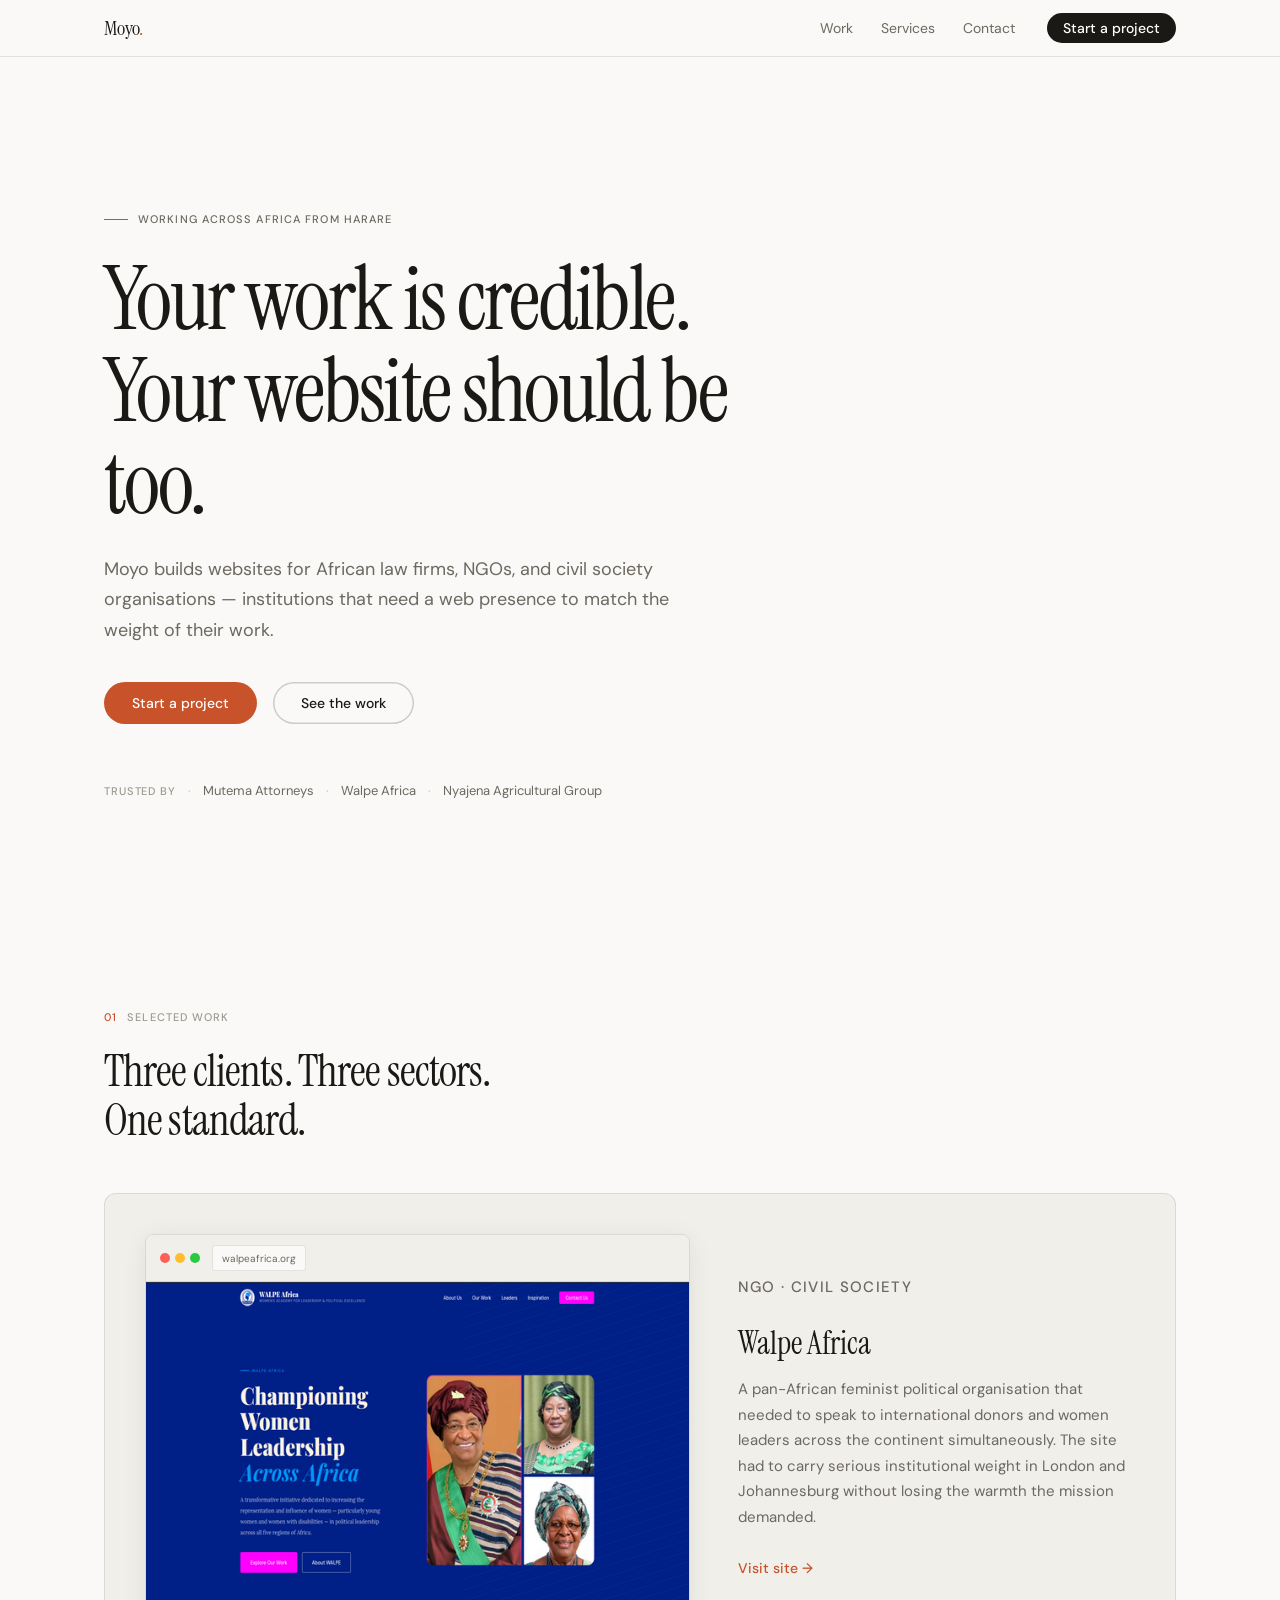
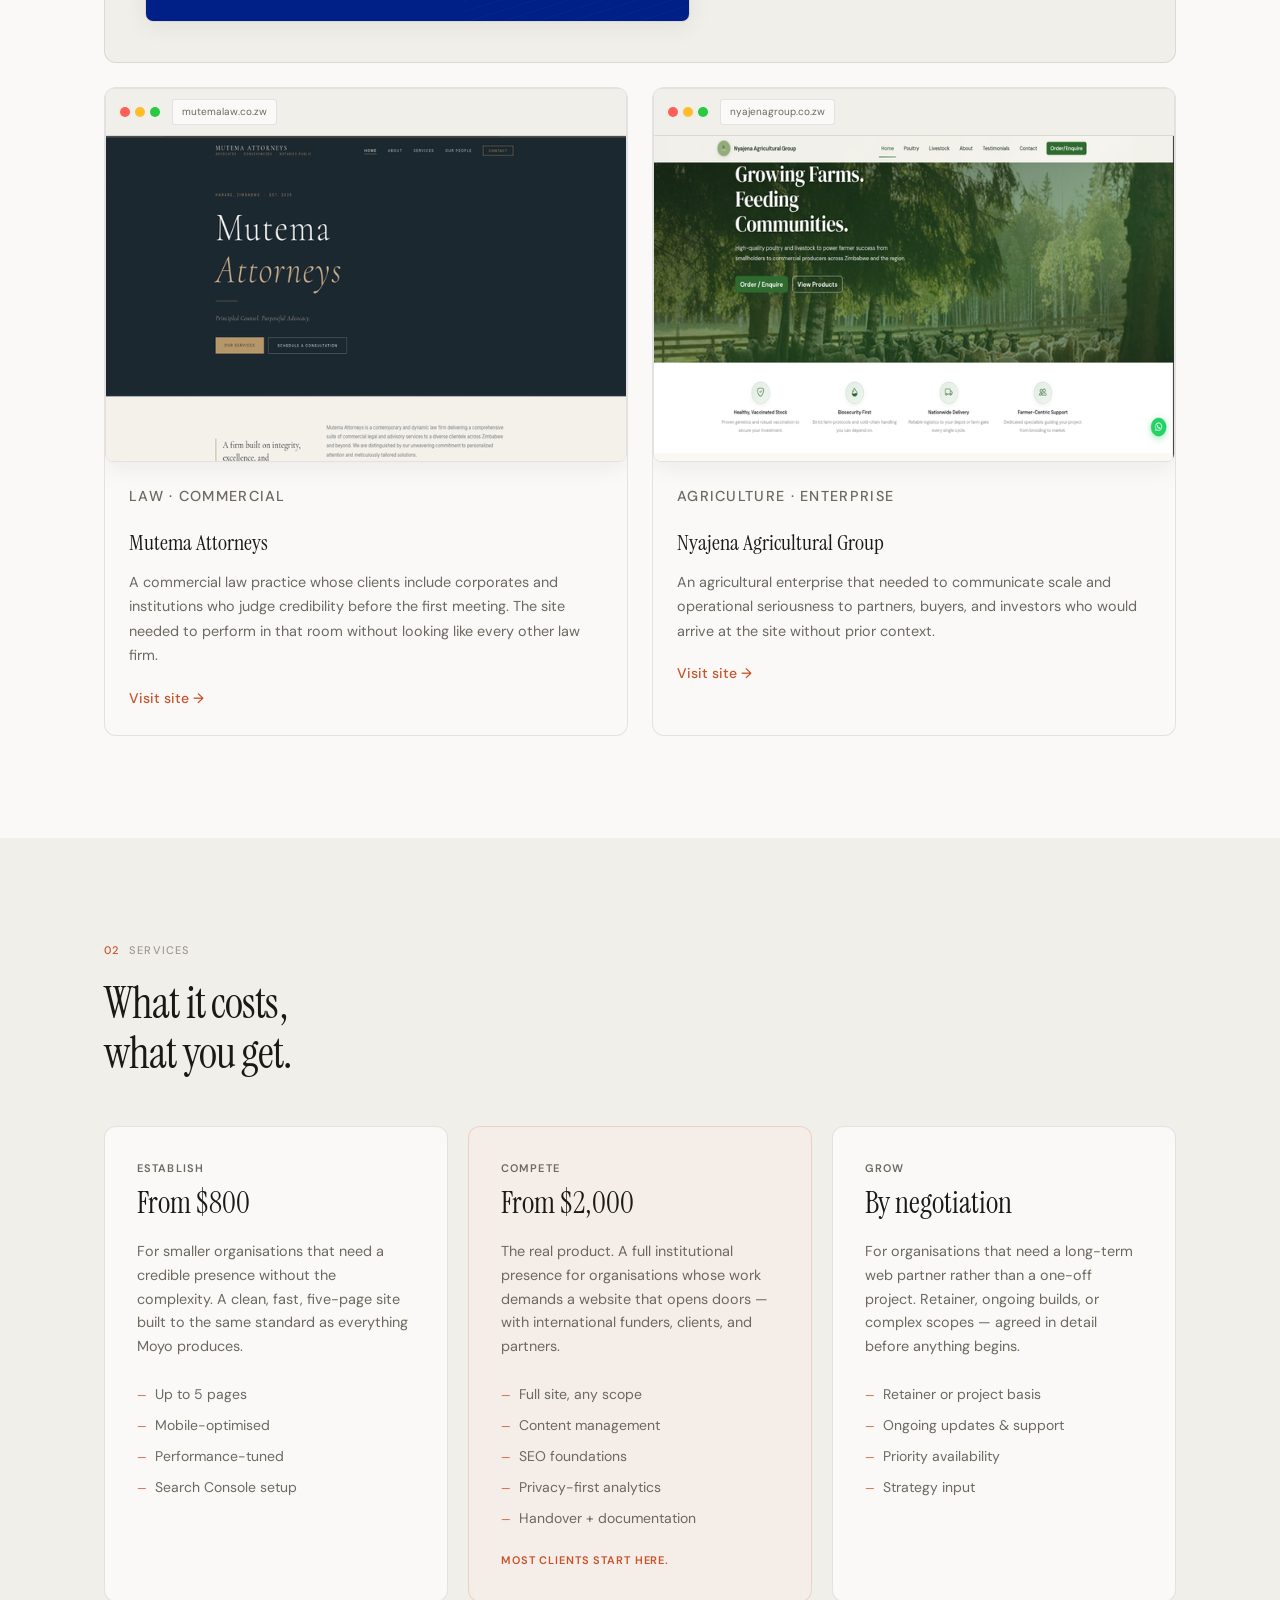
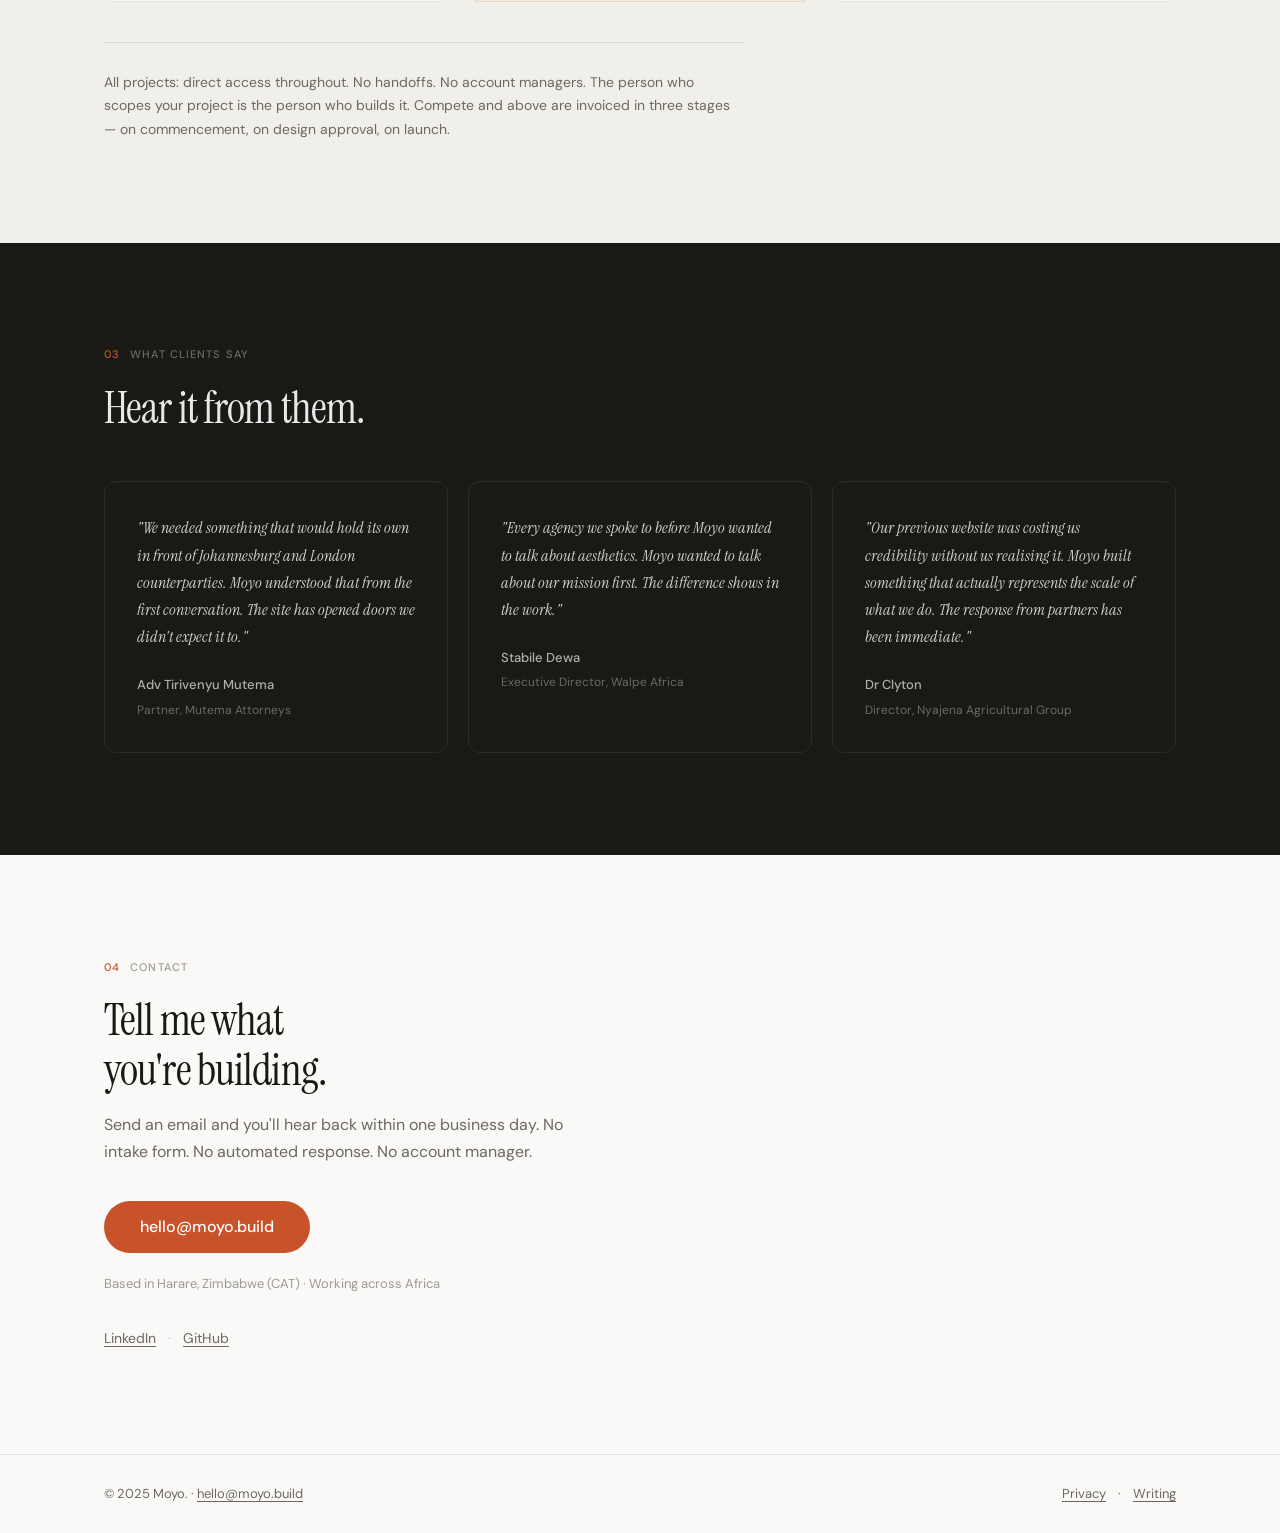
==== index.html @ 5a9a5c46 "feat: create site" ====
<!DOCTYPE html>
<html lang="en">
<head>
  <meta charset="UTF-8">
  <meta name="viewport" content="width=device-width, initial-scale=1.0">

  <title>Moyo. — Web development for African law firms, NGOs & professional services</title>
  <meta name="description" content="Moyo. builds fast, institutional-grade websites for African law firms, NGOs, and civil society organisations. Working across Africa from Harare, Zimbabwe.">
  <link rel="canonical" href="https://moyo.build">

  <!-- Open Graph -->
  <meta property="og:type" content="website">
  <meta property="og:url" content="https://moyo.build">
  <meta property="og:title" content="Moyo. — Web development for African institutions">
  <meta property="og:description" content="Your work is credible. Your website should be too.">
  <meta property="og:locale" content="en_ZW">

  <!-- Fonts -->
  <link rel="preconnect" href="https://fonts.googleapis.com">
  <link rel="preconnect" href="https://fonts.gstatic.com" crossorigin>
  <link href="https://fonts.googleapis.com/css2?family=Instrument+Serif:ital@0;1&family=DM+Sans:ital,opsz,wght@0,9..40,300;0,9..40,400;0,9..40,500;1,9..40,400&display=swap" rel="stylesheet">

  <link rel="stylesheet" href="style.css">

  <!-- Structured data -->
  <script type="application/ld+json">
  {
    "@context": "https://schema.org",
    "@type": "ProfessionalService",
    "name": "Moyo.",
    "url": "https://moyo.build",
    "email": "hello@moyo.build",
    "description": "Web development for African law firms, NGOs, and civil society organisations.",
    "address": {
      "@type": "PostalAddress",
      "addressLocality": "Harare",
      "addressCountry": "ZW"
    },
    "areaServed": "Africa"
  }
  </script>
</head>
<body>

  <!-- Skip navigation -->
  <a href="#main" class="skip-link">Skip to main content</a>

  <!-- ============================================================
       HEADER
  ============================================================ -->
  <header class="site-header" role="banner">
    <div class="container header-inner">
      <a href="/" class="wordmark" aria-label="Moyo. — home">Moyo<span class="dot">.</span></a>

      <nav class="site-nav" aria-label="Main navigation">
        <ul class="nav-links" role="list">
          <li><a href="#work">Work</a></li>
          <li><a href="#services">Services</a></li>
          <li><a href="#contact">Contact</a></li>
        </ul>
        <a href="mailto:hello@moyo.build" class="btn btn-pill">Start a project</a>
        <button class="nav-toggle" aria-label="Open navigation menu" aria-expanded="false">
          <span></span>
          <span></span>
        </button>
      </nav>
    </div>
  </header>

  <main id="main">

    <!-- ============================================================
         HERO
    ============================================================ -->
    <section class="hero" aria-labelledby="hero-heading">
      <div class="container">
        <p class="eyebrow">Working across Africa from Harare</p>
        <h1 id="hero-heading" class="hero-headline">Your work is credible.<br>Your website should be too.</h1>
        <p class="hero-body">Moyo builds websites for African law firms, NGOs, and civil society organisations — institutions that need a web presence to match the weight of their work.</p>
        <div class="hero-actions">
          <a href="mailto:hello@moyo.build" class="btn btn-primary">Start a project</a>
          <a href="#work" class="btn btn-ghost">See the work</a>
        </div>
        <div class="proof-bar">
          <span class="proof-label">Trusted by</span>
          <span class="proof-divider" aria-hidden="true">·</span>
          <span>Mutema Attorneys</span>
          <span class="proof-divider" aria-hidden="true">·</span>
          <span>Walpe Africa</span>
          <span class="proof-divider" aria-hidden="true">·</span>
          <span>Nyajena Agricultural Group</span>
        </div>
      </div>
    </section>

    <!-- ============================================================
         WORK
    ============================================================ -->
    <section class="work" id="work" aria-labelledby="work-heading">
      <div class="container">
        <div class="section-label" aria-hidden="true">
          <span class="section-num">01</span>
          <span>Selected work</span>
        </div>

        <h2 id="work-heading" class="section-heading reveal">Three clients. Three sectors.<br>One standard.</h2>

        <!-- Spotlight: Walpe Africa -->
        <article class="work-spotlight reveal" aria-labelledby="walpe-title">
          <div class="work-spotlight-image">
            <div class="browser-chrome">
              <div class="browser-bar">
                <span class="browser-dots" aria-hidden="true">
                  <span></span><span></span><span></span>
                </span>
                <span class="browser-url">walpeafrica.org</span>
              </div>
              <img
                src="img/walpe-hero.png"
                alt="Walpe Africa homepage — featuring the organisation's programmes and regional presence across Africa"
                width="800" height="500"
                loading="eager">
            </div>
          </div>
          <div class="work-spotlight-text">
            <p class="work-tag">NGO · Civil Society</p>
            <h3 id="walpe-title">Walpe Africa</h3>
            <p>A pan-African feminist political organisation that needed to speak to international donors and women leaders across the continent simultaneously. The site had to carry serious institutional weight in London and Johannesburg without losing the warmth the mission demanded.</p>
            <a href="https://walpeafrica.org" class="work-link" target="_blank" rel="noopener noreferrer" aria-labelledby="walpe-title">Visit site →</a>
          </div>
        </article>

        <!-- 2-col grid -->
        <div class="work-grid">

          <article class="work-card reveal" aria-labelledby="mutema-title">
            <div class="browser-chrome">
              <div class="browser-bar">
                <span class="browser-dots" aria-hidden="true">
                  <span></span><span></span><span></span>
                </span>
                <span class="browser-url">mutemalaw.co.zw</span>
              </div>
              <img
                src="img/mutema-hero.png"
                alt="Mutema Attorneys homepage — clean, professional layout for a commercial law practice in Harare"
                width="640" height="400"
                loading="lazy">
            </div>
            <div class="work-card-body">
              <p class="work-tag">Law · Commercial</p>
              <h3 id="mutema-title">Mutema Attorneys</h3>
              <p>A commercial law practice whose clients include corporates and institutions who judge credibility before the first meeting. The site needed to perform in that room without looking like every other law firm.</p>
              <a href="https://mutemalaw.co.zw" class="work-link" target="_blank" rel="noopener noreferrer">Visit site →</a>
            </div>
          </article>

          <article class="work-card reveal" aria-labelledby="nyajena-title">
            <div class="browser-chrome">
              <div class="browser-bar">
                <span class="browser-dots" aria-hidden="true">
                  <span></span><span></span><span></span>
                </span>
                <span class="browser-url">nyajenagroup.co.zw</span>
              </div>
              <img
                src="img/nyajena-hero.png"
                alt="Nyajena Agricultural Group homepage — showcasing the enterprise's scale and operations"
                width="640" height="400"
                loading="lazy">
            </div>
            <div class="work-card-body">
              <p class="work-tag">Agriculture · Enterprise</p>
              <h3 id="nyajena-title">Nyajena Agricultural Group</h3>
              <p>An agricultural enterprise that needed to communicate scale and operational seriousness to partners, buyers, and investors who would arrive at the site without prior context.</p>
              <a href="https://nyajenagroup.co.zw" class="work-link" target="_blank" rel="noopener noreferrer">Visit site →</a>
            </div>
          </article>

        </div>
      </div>
    </section>

    <!-- ============================================================
         SERVICES
    ============================================================ -->
    <section class="services" id="services" aria-labelledby="services-heading">
      <div class="container">
        <div class="section-label" aria-hidden="true">
          <span class="section-num">02</span>
          <span>Services</span>
        </div>

        <h2 id="services-heading" class="section-heading reveal">What it costs,<br>what you get.</h2>

        <div class="services-grid">

          <div class="service-card reveal">
            <p class="service-tier">Establish</p>
            <p class="service-price">From <strong>$800</strong></p>
            <p class="service-desc">For smaller organisations that need a credible presence without the complexity. A clean, fast, five-page site built to the same standard as everything Moyo produces.</p>
            <ul class="service-features" role="list">
              <li>Up to 5 pages</li>
              <li>Mobile-optimised</li>
              <li>Performance-tuned</li>
              <li>Search Console setup</li>
            </ul>
          </div>

          <div class="service-card service-card--featured reveal">
            <p class="service-tier">Compete</p>
            <p class="service-price">From <strong>$2,000</strong></p>
            <p class="service-desc">The real product. A full institutional presence for organisations whose work demands a website that opens doors — with international funders, clients, and partners.</p>
            <ul class="service-features" role="list">
              <li>Full site, any scope</li>
              <li>Content management</li>
              <li>SEO foundations</li>
              <li>Privacy-first analytics</li>
              <li>Handover + documentation</li>
            </ul>
            <p class="service-note">Most clients start here.</p>
          </div>

          <div class="service-card reveal">
            <p class="service-tier">Grow</p>
            <p class="service-price">By <strong>negotiation</strong></p>
            <p class="service-desc">For organisations that need a long-term web partner rather than a one-off project. Retainer, ongoing builds, or complex scopes — agreed in detail before anything begins.</p>
            <ul class="service-features" role="list">
              <li>Retainer or project basis</li>
              <li>Ongoing updates & support</li>
              <li>Priority availability</li>
              <li>Strategy input</li>
            </ul>
          </div>

        </div>

        <p class="services-footnote reveal">
          All projects: direct access throughout. No handoffs. No account managers. The person who scopes your project is the person who builds it. Compete and above are invoiced in three stages — on commencement, on design approval, on launch.
        </p>
      </div>
    </section>

    <!-- ============================================================
         TESTIMONIALS
    ============================================================ -->
    <section class="testimonials" id="testimonials" aria-labelledby="testimonials-heading">
      <div class="container">
        <div class="section-label" aria-hidden="true">
          <span class="section-num">03</span>
          <span>What clients say</span>
        </div>

        <h2 id="testimonials-heading" class="section-heading reveal">Hear it from them.</h2>

        <div class="testimonials-grid">

          <blockquote class="testimonial reveal">
            <p>"We needed something that would hold its own in front of Johannesburg and London counterparties. Moyo understood that from the first conversation. The site has opened doors we didn't expect it to."</p>
            <footer>
              <cite>Adv Tirivenyu Mutema<br><span>Partner, Mutema Attorneys</span></cite>
            </footer>
          </blockquote>

          <blockquote class="testimonial reveal">
            <p>"Every agency we spoke to before Moyo wanted to talk about aesthetics. Moyo wanted to talk about our mission first. The difference shows in the work."</p>
            <footer>
              <cite>Stabile Dewa<br><span>Executive Director, Walpe Africa</span></cite>
            </footer>
          </blockquote>

          <blockquote class="testimonial reveal">
            <p>"Our previous website was costing us credibility without us realising it. Moyo built something that actually represents the scale of what we do. The response from partners has been immediate."</p>
            <footer>
              <cite>Dr Clyton<br><span>Director, Nyajena Agricultural Group</span></cite>
            </footer>
          </blockquote>

        </div>
      </div>
    </section>

    <!-- ============================================================
         CONTACT
    ============================================================ -->
    <section class="contact" id="contact" aria-labelledby="contact-heading">
      <div class="container">
        <div class="section-label" aria-hidden="true">
          <span class="section-num">04</span>
          <span>Contact</span>
        </div>

        <h2 id="contact-heading" class="section-heading reveal">Tell me what<br>you're building.</h2>
        <p class="contact-body reveal">Send an email and you'll hear back within one business day. No intake form. No automated response. No account manager.</p>

        <a href="mailto:hello@moyo.build" class="btn btn-primary btn-large reveal">hello@moyo.build</a>

        <p class="contact-meta reveal">Based in Harare, Zimbabwe (CAT) · Working across Africa</p>

        <div class="contact-secondary reveal">
          <!-- REPLACE: update these URLs with the real profiles -->
          <a href="#" target="_blank" rel="noopener noreferrer">LinkedIn</a>
          <span aria-hidden="true">·</span>
          <a href="#" target="_blank" rel="noopener noreferrer">GitHub</a>
        </div>
      </div>
    </section>

  </main>

  <!-- ============================================================
       FOOTER
  ============================================================ -->
  <footer class="site-footer" role="contentinfo">
    <div class="container footer-inner">
      <p>© 2025 Moyo. · <a href="mailto:hello@moyo.build">hello@moyo.build</a></p>
      <div class="footer-links">
        <!-- REPLACE: add real privacy policy and writing/blog URLs -->
        <a href="#">Privacy</a>
        <span aria-hidden="true">·</span>
        <a href="#">Writing</a>
      </div>
    </div>
  </footer>

  <script src="script.js" defer></script>
</body>
</html>
---- style.css ----
/* ============================================================
   MOYO. — style.css
   Instrument Serif (display) + DM Sans (UI)
   Warm off-white / terracotta accent palette
============================================================ */

/* === RESET ================================================ */

*, *::before, *::after {
  box-sizing: border-box;
  margin: 0;
  padding: 0;
}

/* === TOKENS =============================================== */

:root {
  --bg:             #faf9f7;
  --surface:        #f1efe9;
  --dark:           #1a1916;
  --text:           #1a1916;
  --muted:          #6b6960;
  --subtle:         #9c9a91;
  --accent:         #c8522a;
  --accent-light:   #f5ede8;
  --border:         rgba(26, 25, 22, 0.10);
  --border-strong:  rgba(26, 25, 22, 0.20);

  --serif: 'Instrument Serif', Georgia, serif;
  --sans:  'DM Sans', system-ui, sans-serif;

  --container: 1120px;
}

/* === BASE ================================================= */

html {
  font-size: 16px;
  scroll-behavior: smooth;
}

body {
  font-family: var(--sans);
  font-size: 1rem;
  line-height: 1.7;
  color: var(--text);
  background: var(--bg);
  -webkit-font-smoothing: antialiased;
}

img {
  display: block;
  max-width: 100%;
  height: auto;
}

a {
  color: inherit;
  text-decoration: none;
}

ul { list-style: none; }

/* === SKIP LINK ============================================ */

.skip-link {
  position: absolute;
  top: -100%;
  left: 1rem;
  padding: 0.5rem 1rem;
  background: var(--accent);
  color: #fff;
  font-family: var(--sans);
  font-size: 0.875rem;
  border-radius: 0 0 4px 4px;
  z-index: 200;
  transition: top 0.15s;
}
.skip-link:focus { top: 0; }

/* === CONTAINER ============================================ */

.container {
  max-width: var(--container);
  margin-inline: auto;
  padding-inline: 1.5rem;
}

/* === FOCUS ================================================ */

:focus-visible {
  outline: 2px solid var(--accent);
  outline-offset: 3px;
  border-radius: 2px;
}

/* === SECTION LABELS ======================================= */

.section-label {
  display: flex;
  align-items: center;
  gap: 0.625rem;
  margin-bottom: 1.25rem;
  font-size: 0.6875rem;
  font-weight: 500;
  letter-spacing: 0.1em;
  text-transform: uppercase;
  color: var(--subtle);
}

.section-num { color: var(--accent); }

/* === SECTION HEADINGS ===================================== */

.section-heading {
  font-family: var(--serif);
  font-size: clamp(2rem, 4vw, 2.75rem);
  font-weight: 400;
  line-height: 1.12;
  letter-spacing: -0.02em;
  color: var(--text);
  margin-bottom: 3rem;
}

/* === SCROLL REVEAL ======================================== */

.reveal {
  opacity: 0;
  transform: translateY(18px);
  transition: opacity 0.6s ease, transform 0.6s ease;
}

.reveal.visible {
  opacity: 1;
  transform: none;
}

/* === BUTTONS ============================================== */

.btn {
  display: inline-flex;
  align-items: center;
  font-family: var(--sans);
  font-size: 0.875rem;
  font-weight: 500;
  line-height: 1;
  border-radius: 100px;
  cursor: pointer;
  text-decoration: none;
  transition: background 0.18s, color 0.18s, box-shadow 0.18s, transform 0.15s;
}

.btn:focus-visible {
  outline: 2px solid var(--accent);
  outline-offset: 3px;
}

/* Nav pill */
.btn-pill {
  padding: 0.5rem 1rem;
  background: var(--dark);
  color: #fff;
}
.btn-pill:hover {
  background: var(--accent);
}

/* Primary */
.btn-primary {
  padding: 0.875rem 1.75rem;
  background: var(--accent);
  color: #fff;
}
.btn-primary:hover {
  background: #b04422;
  transform: translateY(-1px);
  box-shadow: 0 6px 20px rgba(200, 82, 42, 0.28);
}

/* Ghost */
.btn-ghost {
  padding: 0.875rem 1.75rem;
  color: var(--text);
  box-shadow: inset 0 0 0 1.5px var(--border-strong);
}
.btn-ghost:hover {
  box-shadow: inset 0 0 0 1.5px var(--text);
}

/* Large modifier */
.btn-large {
  font-size: 1rem;
  padding: 1.125rem 2.25rem;
}

/* ============================================================
   HEADER
============================================================ */

.site-header {
  position: sticky;
  top: 0;
  z-index: 100;
  background: rgba(250, 249, 247, 0.9);
  backdrop-filter: blur(10px);
  -webkit-backdrop-filter: blur(10px);
  border-bottom: 1px solid var(--border);
}

.header-inner {
  display: flex;
  align-items: center;
  justify-content: space-between;
  height: 3.5rem;
  position: relative;
}

.wordmark {
  font-family: var(--serif);
  font-size: 1.25rem;
  letter-spacing: -0.01em;
  color: var(--text);
  flex-shrink: 0;
}
.wordmark .dot { color: var(--accent); }

.site-nav {
  display: flex;
  align-items: center;
  gap: 2rem;
}

.nav-links {
  display: flex;
  align-items: center;
  gap: 1.75rem;
}

.nav-links a {
  font-size: 0.875rem;
  color: var(--muted);
  transition: color 0.15s;
}
.nav-links a:hover { color: var(--text); }

/* Mobile toggle */
.nav-toggle {
  display: none;
  flex-direction: column;
  justify-content: center;
  gap: 5px;
  width: 2rem;
  height: 2rem;
  background: none;
  border: none;
  cursor: pointer;
  padding: 0.25rem;
  flex-shrink: 0;
}
.nav-toggle span {
  display: block;
  height: 1.5px;
  background: var(--text);
  border-radius: 2px;
  transition: transform 0.2s, opacity 0.2s;
}
.nav-toggle[aria-expanded="true"] span:nth-child(1) {
  transform: translateY(6.5px) rotate(45deg);
}
.nav-toggle[aria-expanded="true"] span:nth-child(2) {
  transform: translateY(-6.5px) rotate(-45deg);
}

/* ============================================================
   HERO
============================================================ */

.hero {
  padding-block: clamp(5rem, 12vw, 9rem) clamp(4rem, 8vw, 7rem);
}

/* Staggered entrance — CSS animation, no JS needed */
@keyframes fadeUp {
  from { opacity: 0; transform: translateY(18px); }
  to   { opacity: 1; transform: none; }
}

.eyebrow {
  display: inline-flex;
  align-items: center;
  gap: 0.625rem;
  font-size: 0.6875rem;
  font-weight: 500;
  letter-spacing: 0.1em;
  text-transform: uppercase;
  color: var(--muted);
  margin-bottom: 1.5rem;
  animation: fadeUp 0.7s ease both 0.05s;
}
.eyebrow::before {
  content: '';
  display: block;
  width: 1.5rem;
  height: 1.5px;
  background: var(--accent);
  flex-shrink: 0;
}

.hero-headline {
  font-family: var(--serif);
  font-size: clamp(2.75rem, 7vw, 5.5rem);
  font-weight: 400;
  line-height: 1.05;
  letter-spacing: -0.03em;
  color: var(--text);
  max-width: 16ch;
  margin-bottom: 1.5rem;
  animation: fadeUp 0.7s ease both 0.15s;
}

.hero-body {
  font-size: 1.125rem;
  color: var(--muted);
  max-width: 50ch;
  margin-bottom: 2.25rem;
  animation: fadeUp 0.7s ease both 0.28s;
}

.hero-actions {
  display: flex;
  align-items: center;
  gap: 1rem;
  flex-wrap: wrap;
  margin-bottom: 3.5rem;
  animation: fadeUp 0.7s ease both 0.4s;
}

.proof-bar {
  display: flex;
  align-items: center;
  flex-wrap: wrap;
  gap: 0.5rem 0.75rem;
  animation: fadeUp 0.7s ease both 0.52s;
}

.proof-label {
  font-size: 0.6875rem;
  font-weight: 500;
  letter-spacing: 0.08em;
  text-transform: uppercase;
  color: var(--subtle);
}

.proof-bar span:not(.proof-label):not(.proof-divider) {
  font-size: 0.8125rem;
  color: var(--muted);
}

.proof-divider {
  color: var(--border-strong);
  font-size: 0.875rem;
}

/* ============================================================
   BROWSER CHROME COMPONENT
============================================================ */

.browser-chrome {
  border-radius: 8px 8px 0 0;
  overflow: hidden;
  border: 1px solid var(--border);
  box-shadow: 0 4px 24px rgba(26, 25, 22, 0.07);
  border-radius: 8px;
}

.browser-bar {
  display: flex;
  align-items: center;
  gap: 0.75rem;
  padding: 0.625rem 0.875rem;
  background: var(--surface);
  border-bottom: 1px solid var(--border);
}

.browser-dots {
  display: flex;
  gap: 5px;
  flex-shrink: 0;
}
.browser-dots span {
  display: block;
  width: 10px;
  height: 10px;
  border-radius: 50%;
}
.browser-dots span:nth-child(1) { background: #ff5f57; }
.browser-dots span:nth-child(2) { background: #ffbd2e; }
.browser-dots span:nth-child(3) { background: #28ca41; }

.browser-url {
  font-size: 0.625rem;
  color: var(--muted);
  background: var(--bg);
  border: 1px solid var(--border);
  border-radius: 3px;
  padding: 0.2rem 0.55rem;
  white-space: nowrap;
  overflow: hidden;
  text-overflow: ellipsis;
  max-width: 16rem;
}

/* ============================================================
   SCREENSHOT PLACEHOLDER
============================================================ */

.screenshot-placeholder {
  aspect-ratio: var(--ratio, 400/640);
  background: var(--surface);
  display: flex;
  align-items: center;
  justify-content: center;
  text-align: center;
  font-size: 0.6875rem;
  color: var(--subtle);
  line-height: 1.7;
  padding: 1rem;
  /* Subtle grid pattern — purely decorative */
  background-image:
    linear-gradient(var(--border) 1px, transparent 1px),
    linear-gradient(90deg, var(--border) 1px, transparent 1px);
  background-size: 2rem 2rem;
}

/* ============================================================
   WORK SECTION
============================================================ */

.work {
  padding-block: clamp(4rem, 8vw, 7rem);
  background: var(--bg);
}

/* Spotlight card */
.work-spotlight {
  display: grid;
  grid-template-columns: 1fr;
  gap: 2rem;
  padding: 2rem;
  border: 1px solid var(--border);
  border-radius: 12px;
  background: var(--surface);
  margin-bottom: 1.5rem;
}

@media (min-width: 768px) {
  .work-spotlight {
    grid-template-columns: 55% 1fr;
    align-items: center;
    gap: 3rem;
    padding: 2.5rem;
  }
}

.work-spotlight-text { padding-block: 0.5rem; }

.work-spotlight-text h3 {
  font-family: var(--serif);
  font-size: clamp(1.5rem, 3vw, 2rem);
  font-weight: 400;
  line-height: 1.15;
  margin-block: 0.625rem 1rem;
}

.work-spotlight-text p {
  color: var(--muted);
  font-size: 0.9375rem;
  max-width: 46ch;
  margin-bottom: 1.5rem;
}

/* Work tag */
.work-tag {
  font-size: 0.6875rem;
  font-weight: 500;
  letter-spacing: 0.09em;
  text-transform: uppercase;
  color: var(--accent);
}

/* Work link */
.work-link {
  font-size: 0.875rem;
  font-weight: 500;
  color: var(--accent);
  transition: text-decoration-color 0.15s;
}
.work-link:hover {
  text-decoration: underline;
  text-underline-offset: 3px;
}

/* 2-col grid */
.work-grid {
  display: grid;
  grid-template-columns: 1fr;
  gap: 1.5rem;
}

@media (min-width: 600px) {
  .work-grid { grid-template-columns: 1fr 1fr; }
}

.work-card {
  border: 1px solid var(--border);
  border-radius: 12px;
  background: var(--bg);
  overflow: hidden;
  transition: transform 0.2s ease, box-shadow 0.2s ease;
}
.work-card:hover {
  transform: translateY(-4px);
  box-shadow: 0 12px 32px rgba(26, 25, 22, 0.09);
}

.work-card-body {
  padding: 1.375rem 1.5rem 1.5rem;
}

.work-card-body h3 {
  font-family: var(--serif);
  font-size: 1.375rem;
  font-weight: 400;
  margin-block: 0.5rem 0.5rem;
}

.work-card-body p {
  font-size: 0.9rem;
  color: var(--muted);
  margin-bottom: 1rem;
}

/* ============================================================
   SERVICES
============================================================ */

.services {
  padding-block: clamp(4rem, 8vw, 7rem);
  background: var(--surface);
}

.services-grid {
  display: grid;
  grid-template-columns: 1fr;
  gap: 1.25rem;
  margin-bottom: 2.5rem;
}

@media (min-width: 768px) {
  .services-grid { grid-template-columns: repeat(3, 1fr); }
}

.service-card {
  padding: 2rem;
  border: 1px solid var(--border);
  border-radius: 12px;
  background: var(--bg);
}

.service-card--featured {
  background: var(--accent-light);
  border-color: rgba(200, 82, 42, 0.18);
}

.service-tier {
  font-size: 0.6875rem;
  font-weight: 600;
  letter-spacing: 0.1em;
  text-transform: uppercase;
  color: var(--muted);
  margin-bottom: 0.5rem;
}

.service-price {
  font-family: var(--serif);
  font-size: 1.875rem;
  line-height: 1.15;
  color: var(--text);
  margin-bottom: 1.25rem;
}
.service-price strong { font-weight: 400; }

.service-desc {
  font-size: 0.9rem;
  color: var(--muted);
  line-height: 1.65;
  margin-bottom: 1.5rem;
}

.service-features {
  display: flex;
  flex-direction: column;
  gap: 0.45rem;
}

.service-features li {
  display: flex;
  align-items: baseline;
  gap: 0.5rem;
  font-size: 0.875rem;
  color: var(--muted);
}
.service-features li::before {
  content: '—';
  color: var(--accent);
  font-size: 0.6875rem;
  flex-shrink: 0;
}

.service-note {
  margin-top: 1.25rem;
  font-size: 0.6875rem;
  font-weight: 600;
  letter-spacing: 0.08em;
  text-transform: uppercase;
  color: var(--accent);
}

.services-footnote {
  font-size: 0.875rem;
  color: var(--muted);
  max-width: 64ch;
  line-height: 1.65;
  padding-top: 1.75rem;
  border-top: 1px solid var(--border);
}

/* ============================================================
   TESTIMONIALS
============================================================ */

.testimonials {
  padding-block: clamp(4rem, 8vw, 7rem);
  background: var(--dark);
  color: #fff;
}

.testimonials .section-label { color: rgba(255, 255, 255, 0.35); }
.testimonials .section-num   { color: var(--accent); }

.testimonials .section-heading {
  color: rgba(255, 255, 255, 0.9);
}

.testimonials-grid {
  display: grid;
  grid-template-columns: 1fr;
  gap: 1.25rem;
}

@media (min-width: 768px) {
  .testimonials-grid { grid-template-columns: repeat(3, 1fr); }
}

.testimonial {
  padding: 2rem;
  border: 1px solid rgba(255, 255, 255, 0.08);
  border-radius: 12px;
}

.testimonial p {
  font-family: var(--serif);
  font-style: italic;
  font-size: 1rem;
  line-height: 1.7;
  color: rgba(255, 255, 255, 0.8);
  margin-bottom: 1.5rem;
}

.testimonial footer {
  font-size: 0.8125rem;
}

.testimonial cite {
  font-style: normal;
  font-weight: 500;
  color: rgba(255, 255, 255, 0.65);
}
.testimonial cite span {
  display: block;
  font-weight: 400;
  font-size: 0.75rem;
  color: rgba(255, 255, 255, 0.35);
  margin-top: 0.2rem;
}

/* ============================================================
   CONTACT
============================================================ */

.contact {
  padding-block: clamp(4rem, 8vw, 7rem);
  background: var(--bg);
}

.contact .section-heading { margin-bottom: 1rem; }

.contact-body {
  color: var(--muted);
  max-width: 46ch;
  margin-bottom: 2.25rem;
}

.contact-meta {
  margin-top: 1.25rem;
  font-size: 0.8125rem;
  color: var(--subtle);
}

.contact-secondary {
  display: flex;
  align-items: center;
  gap: 0.75rem;
  margin-top: 2rem;
  font-size: 0.875rem;
  color: var(--muted);
}
.contact-secondary a {
  text-decoration: underline;
  text-underline-offset: 3px;
  color: var(--muted);
  transition: color 0.15s;
}
.contact-secondary a:hover { color: var(--text); }
.contact-secondary span { color: var(--border-strong); }

/* ============================================================
   FOOTER
============================================================ */

.site-footer {
  padding-block: 1.75rem;
  border-top: 1px solid var(--border);
  background: var(--bg);
}

.footer-inner {
  display: flex;
  align-items: center;
  justify-content: space-between;
  flex-wrap: wrap;
  gap: 0.75rem;
  font-size: 0.8125rem;
  color: var(--muted);
}

.footer-inner a {
  text-decoration: underline;
  text-underline-offset: 3px;
  color: var(--muted);
  transition: color 0.15s;
}
.footer-inner a:hover { color: var(--text); }

.footer-links {
  display: flex;
  align-items: center;
  gap: 0.75rem;
}

/* ============================================================
   RESPONSIVE — MOBILE NAV
============================================================ */

@media (max-width: 660px) {
  .nav-links {
    display: none;
    position: absolute;
    top: 3.5rem;
    left: -1.5rem;
    right: -1.5rem;
    background: var(--bg);
    border-bottom: 1px solid var(--border);
    padding: 1.25rem 1.5rem 1.5rem;
    flex-direction: column;
    align-items: flex-start;
    gap: 1.125rem;
  }

  .nav-links.open { display: flex; }

  .nav-links a {
    font-size: 1rem;
    color: var(--text);
  }

  .nav-toggle { display: flex; }

  .site-nav { gap: 0.75rem; }

  .hero-actions {
    flex-direction: column;
    align-items: flex-start;
  }

  .work-spotlight { padding: 1.25rem; }
}

/* ============================================================
   REDUCED MOTION
============================================================ */

@media (prefers-reduced-motion: reduce) {
  *, *::before, *::after {
    animation-duration: 0.01ms !important;
    transition-duration: 0.01ms !important;
  }
  .reveal {
    opacity: 1;
    transform: none;
  }
}
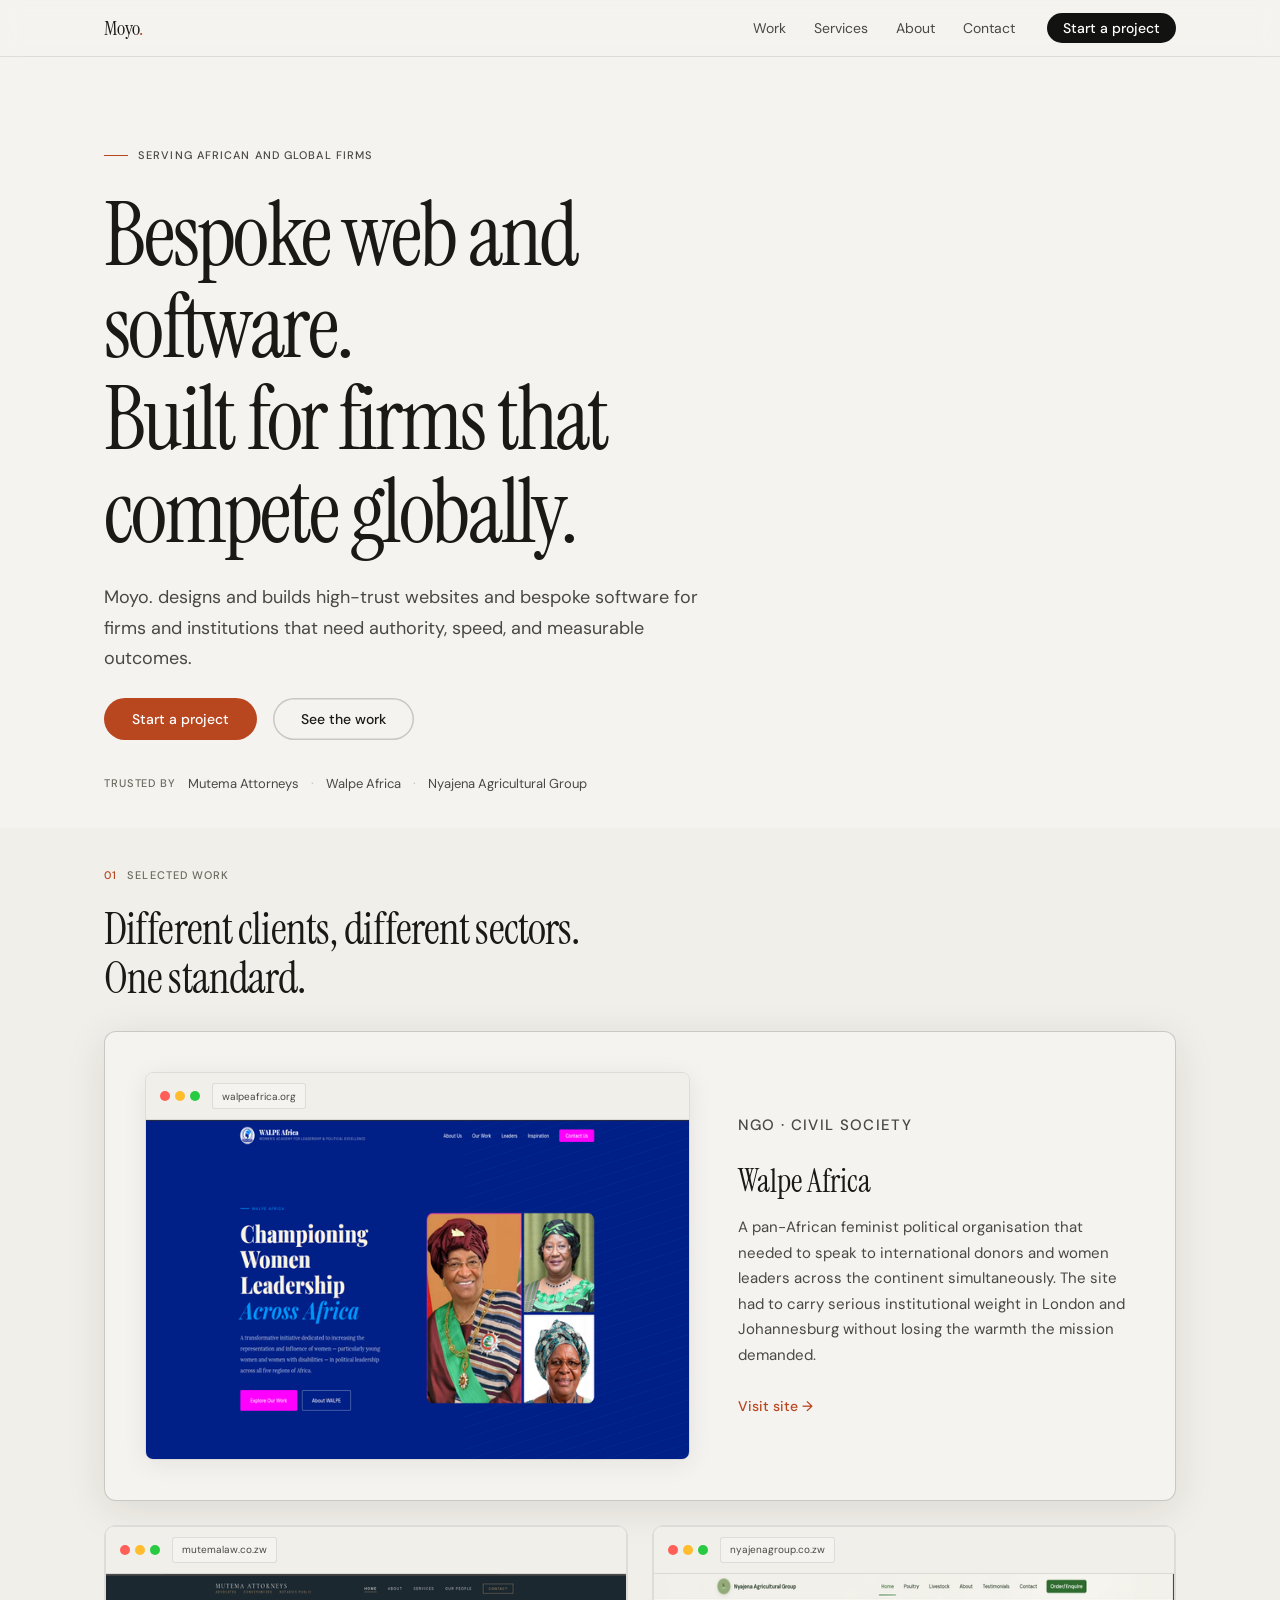
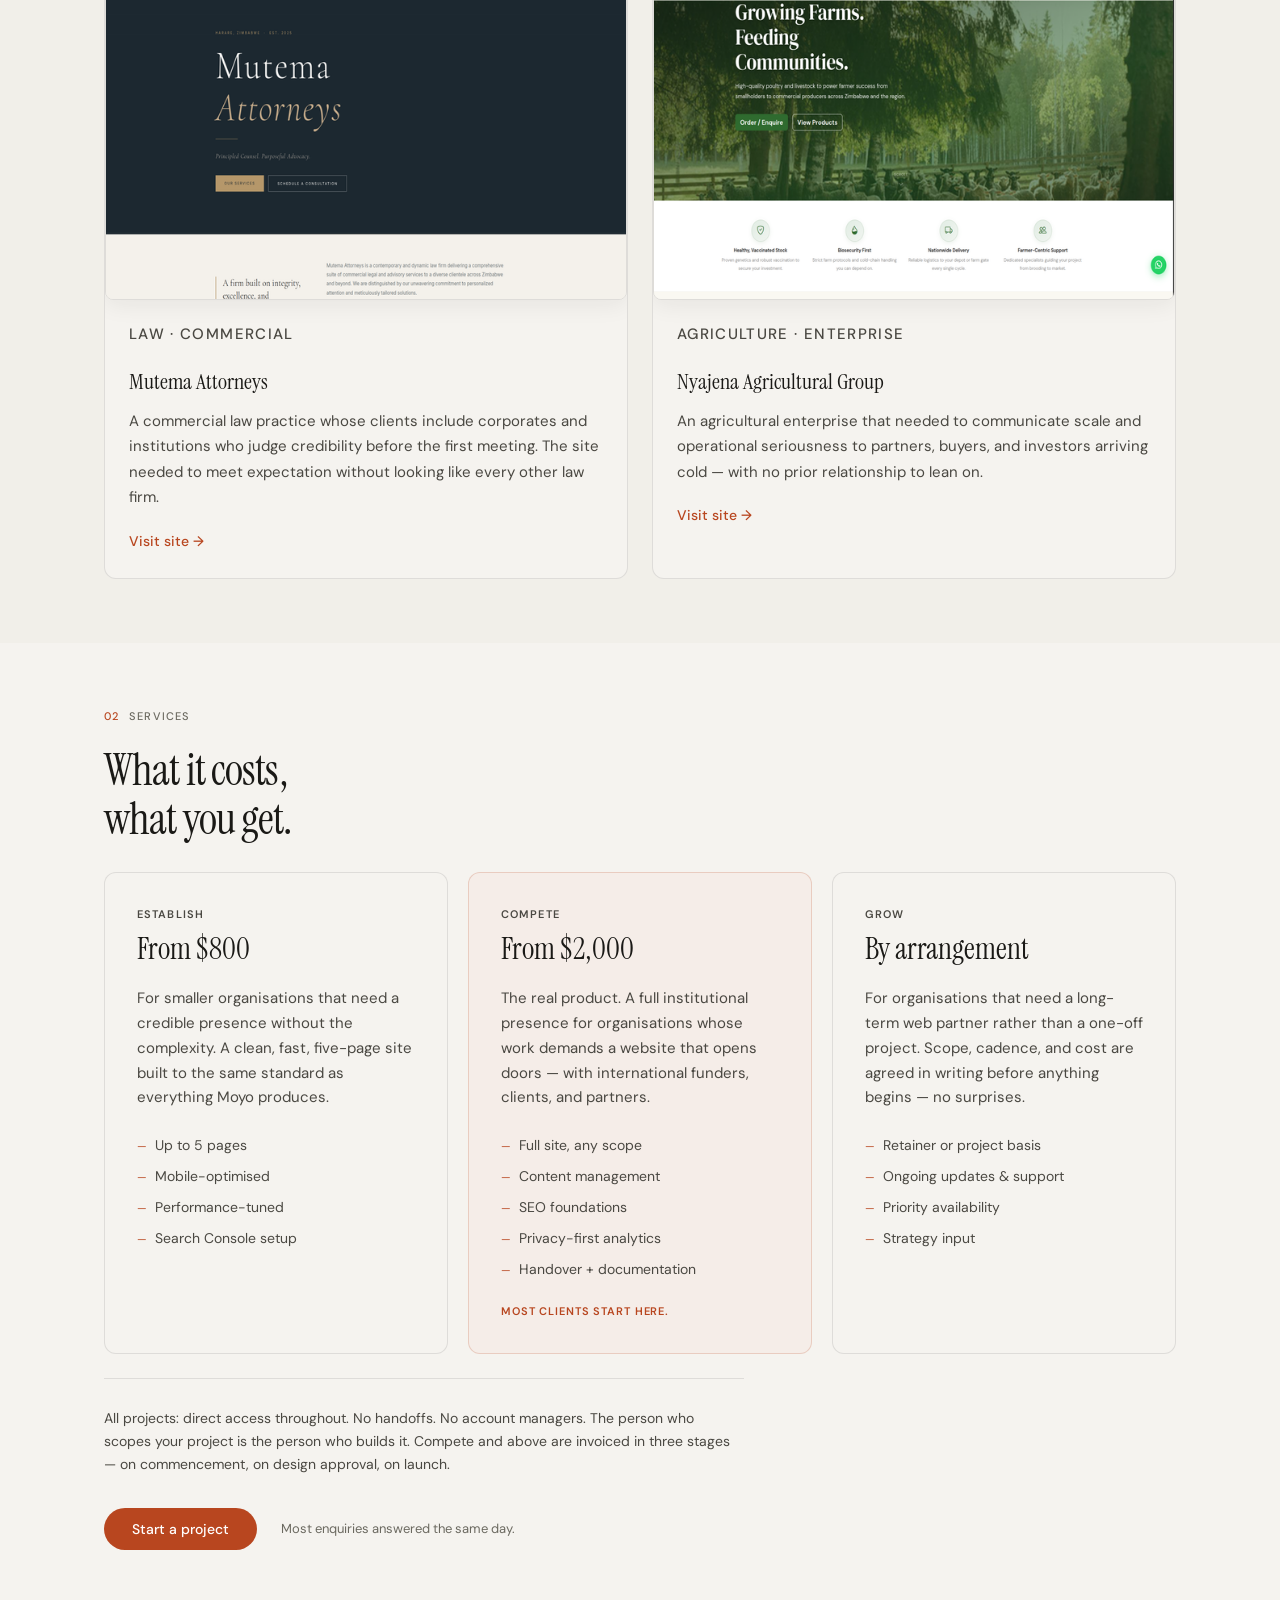
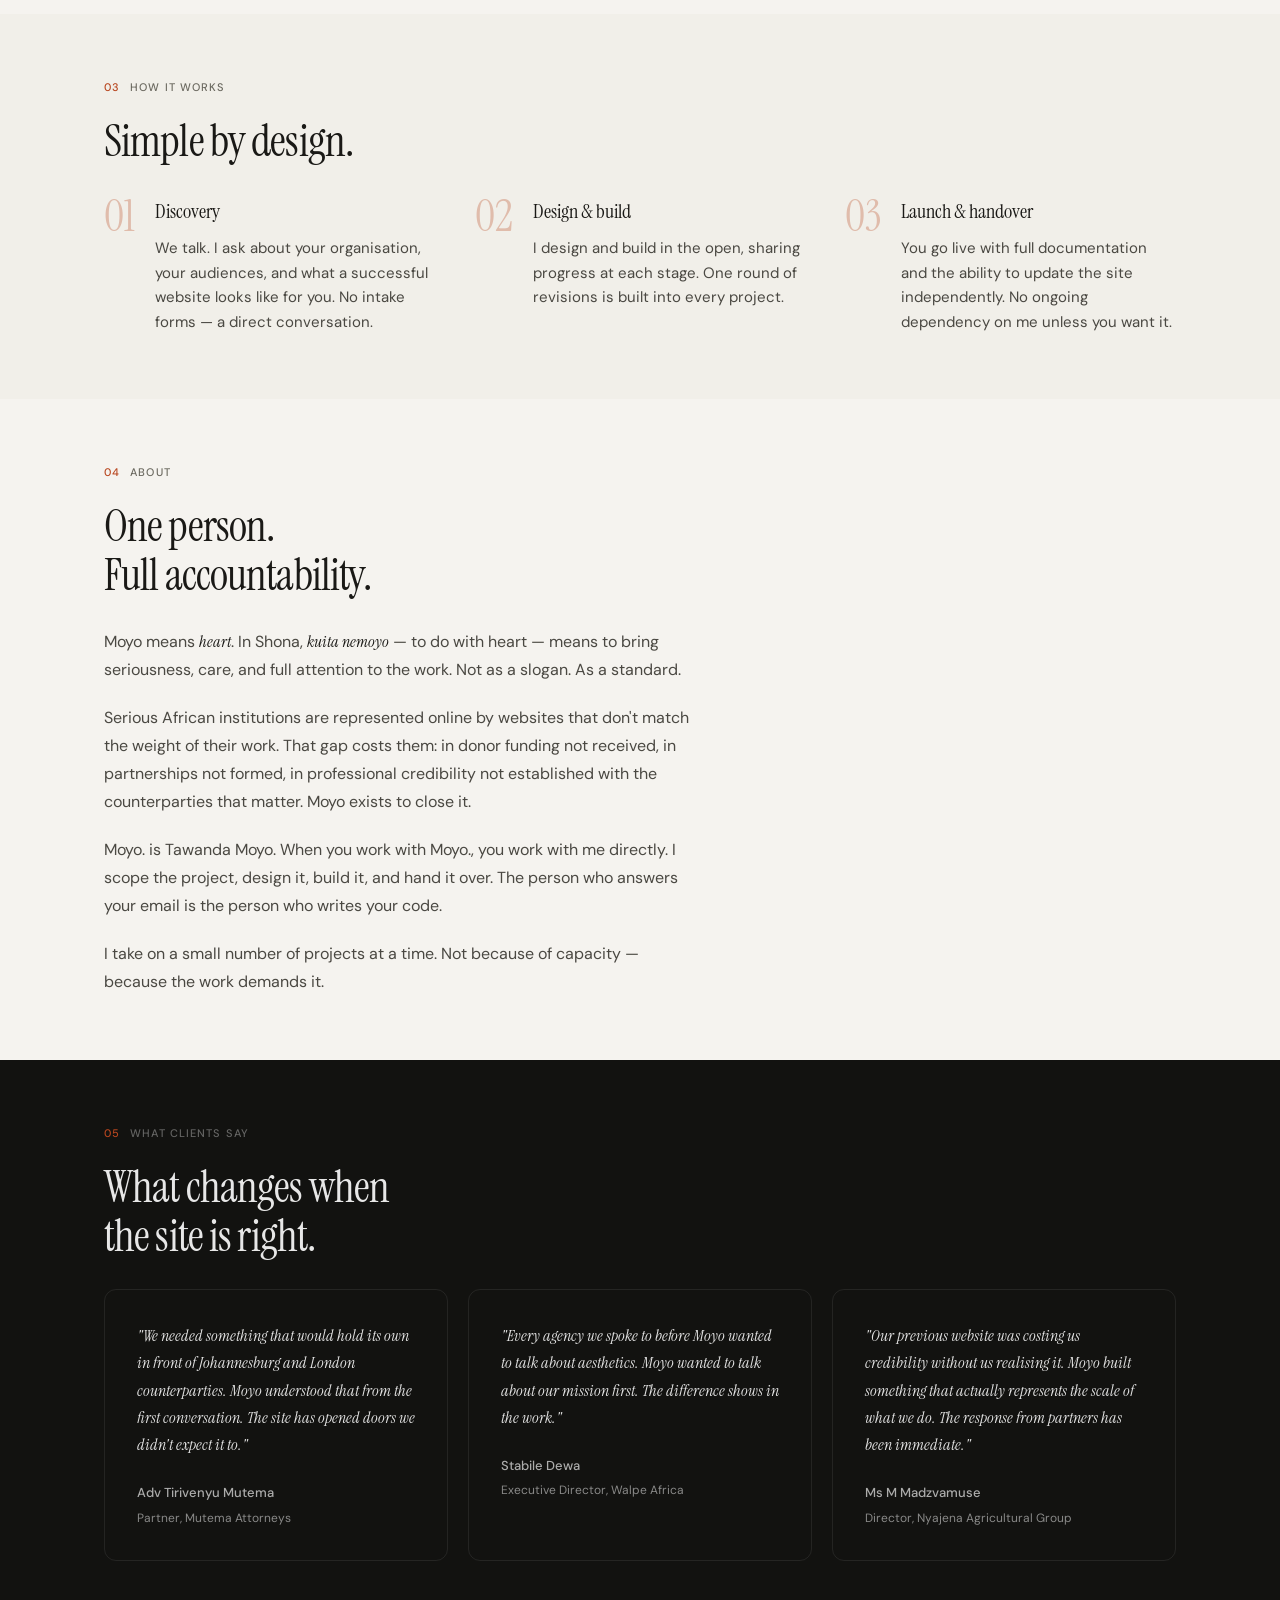
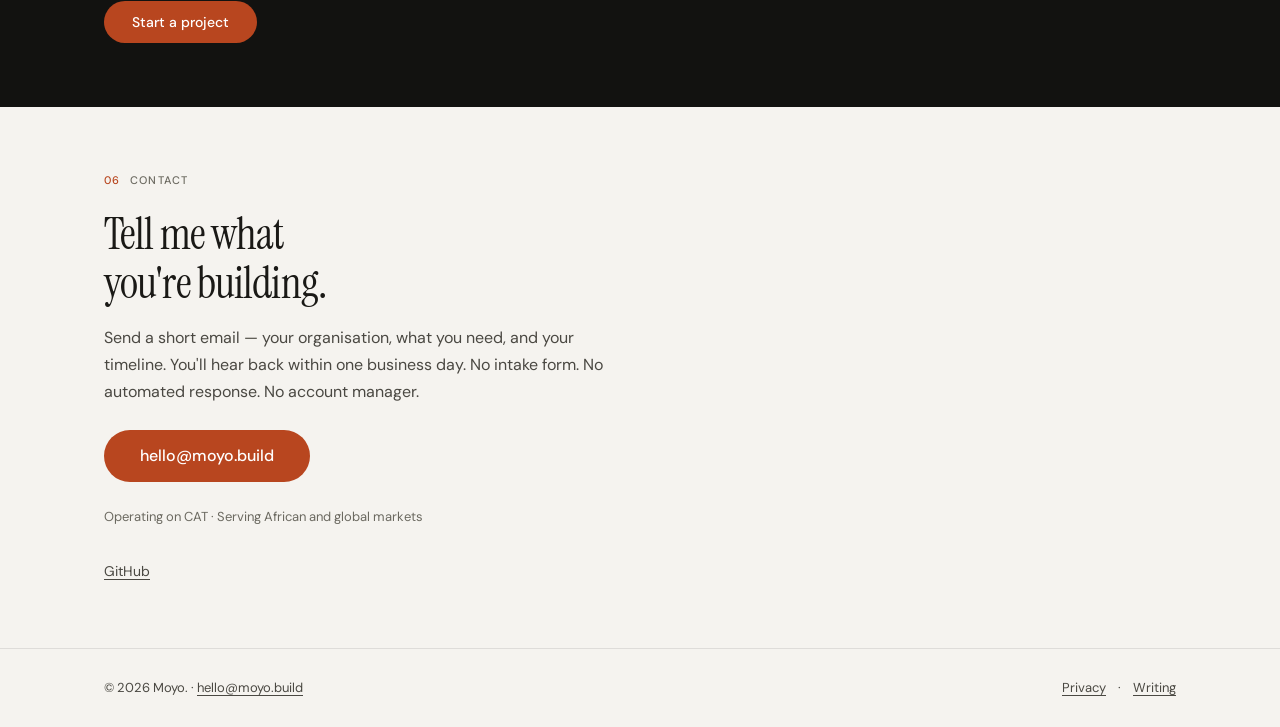
==== commit bd2a4b3e: "feat: add robots.txt, sitemap, fix small ui" ====
--- a/index.html
+++ b/index.html
@@ -4,21 +4,41 @@
   <meta charset="UTF-8">
   <meta name="viewport" content="width=device-width, initial-scale=1.0">
 
-  <title>Moyo. — Web development for African law firms, NGOs & professional services</title>
-  <meta name="description" content="Moyo. builds fast, institutional-grade websites for African law firms, NGOs, and civil society organisations. Working across Africa from Harare, Zimbabwe.">
-  <link rel="canonical" href="https://moyo.build">
+  <title>Moyo. | Bespoke Web & Software for African and Global Firms</title>
+  <meta name="description" content="Moyo. designs and builds high-trust websites and bespoke software for firms that need authority, speed, and measurable growth across African and global markets.">
+  <link rel="canonical" href="https://moyo.build/">
+
+  <!-- Favicons -->
+  <link rel="icon" href="img/favicon/favicon.ico" sizes="any">
+  <link rel="icon" href="img/favicon/favicon-16x16.png" sizes="16x16" type="image/png">
+  <link rel="icon" href="img/favicon/favicon-32x32.png" sizes="32x32" type="image/png">
+  <link rel="apple-touch-icon" href="img/favicon/apple-touch-icon.png">
+  <link rel="manifest" href="img/favicon/site.webmanifest">
+  <meta name="theme-color" content="#b8461f">
+
+  <!-- Preload LCP image -->
+  <link rel="preload" as="image" href="img/walpe-hero.png">
 
   <!-- Open Graph -->
   <meta property="og:type" content="website">
-  <meta property="og:url" content="https://moyo.build">
-  <meta property="og:title" content="Moyo. — Web development for African institutions">
-  <meta property="og:description" content="Your work is credible. Your website should be too.">
-  <meta property="og:locale" content="en_ZW">
+  <meta property="og:url" content="https://moyo.build/">
+  <meta property="og:title" content="Moyo. | Bespoke Web & Software for African and Global Firms">
+  <meta property="og:description" content="High-trust websites and bespoke software for firms competing across African and global markets.">
+  <meta property="og:image" content="https://moyo.build/img/favicon/android-chrome-512x512.png">
+  <meta property="og:locale" content="en_US">
+  <meta property="og:site_name" content="Moyo.">
+
+  <!-- Twitter -->
+  <meta name="twitter:card" content="summary">
+  <meta name="twitter:title" content="Moyo. | Bespoke Web & Software for African and Global Firms">
+  <meta name="twitter:description" content="High-trust websites and bespoke software for firms competing across African and global markets.">
+  <meta name="twitter:image" content="https://moyo.build/img/favicon/android-chrome-512x512.png">
 
   <!-- Fonts -->
   <link rel="preconnect" href="https://fonts.googleapis.com">
   <link rel="preconnect" href="https://fonts.gstatic.com" crossorigin>
   <link href="https://fonts.googleapis.com/css2?family=Instrument+Serif:ital@0;1&family=DM+Sans:ital,opsz,wght@0,9..40,300;0,9..40,400;0,9..40,500;1,9..40,400&display=swap" rel="stylesheet">
+  <script defer data-domain="moyo.build" src="https://plausible.io/js/script.js"></script>
 
   <link rel="stylesheet" href="style.css">
 
@@ -26,17 +46,32 @@
   <script type="application/ld+json">
   {
     "@context": "https://schema.org",
-    "@type": "ProfessionalService",
-    "name": "Moyo.",
-    "url": "https://moyo.build",
-    "email": "hello@moyo.build",
-    "description": "Web development for African law firms, NGOs, and civil society organisations.",
-    "address": {
-      "@type": "PostalAddress",
-      "addressLocality": "Harare",
-      "addressCountry": "ZW"
-    },
-    "areaServed": "Africa"
+    "@graph": [
+      {
+        "@type": "Organization",
+        "name": "Moyo.",
+        "url": "https://moyo.build/",
+        "email": "hello@moyo.build",
+        "description": "Bespoke web and software partner for high-performing firms operating across African and global markets."
+      },
+      {
+        "@type": "ProfessionalService",
+        "name": "Moyo.",
+        "url": "https://moyo.build/",
+        "email": "hello@moyo.build",
+        "serviceType": [
+          "Bespoke website design and development",
+          "Bespoke software solutions",
+          "Web strategy and ongoing web presence management"
+        ],
+        "areaServed": [
+          "Africa",
+          "Europe",
+          "North America",
+          "Middle East"
+        ]
+      }
+    ]
   }
   </script>
 </head>
@@ -56,6 +91,7 @@
         <ul class="nav-links" role="list">
           <li><a href="#work">Work</a></li>
           <li><a href="#services">Services</a></li>
+          <li><a href="#about">About</a></li>
           <li><a href="#contact">Contact</a></li>
         </ul>
         <a href="mailto:hello@moyo.build" class="btn btn-pill">Start a project</a>
@@ -74,16 +110,15 @@
     ============================================================ -->
     <section class="hero" aria-labelledby="hero-heading">
       <div class="container">
-        <p class="eyebrow">Working across Africa from Harare</p>
-        <h1 id="hero-heading" class="hero-headline">Your work is credible.<br>Your website should be too.</h1>
-        <p class="hero-body">Moyo builds websites for African law firms, NGOs, and civil society organisations — institutions that need a web presence to match the weight of their work.</p>
+        <p class="eyebrow">Serving African and global firms</p>
+        <h1 id="hero-heading" class="hero-headline">Bespoke web and software.<br>Built for firms that compete globally.</h1>
+        <p class="hero-body">Moyo. designs and builds high-trust websites and bespoke software for firms and institutions that need authority, speed, and measurable outcomes.</p>
         <div class="hero-actions">
-          <a href="mailto:hello@moyo.build" class="btn btn-primary">Start a project</a>
+          <a href="mailto:hello@moyo.build?subject=Project%20enquiry" class="btn btn-primary">Start a project</a>
           <a href="#work" class="btn btn-ghost">See the work</a>
         </div>
         <div class="proof-bar">
           <span class="proof-label">Trusted by</span>
-          <span class="proof-divider" aria-hidden="true">·</span>
           <span>Mutema Attorneys</span>
           <span class="proof-divider" aria-hidden="true">·</span>
           <span>Walpe Africa</span>
@@ -103,7 +138,7 @@
           <span>Selected work</span>
         </div>
 
-        <h2 id="work-heading" class="section-heading reveal">Three clients. Three sectors.<br>One standard.</h2>
+        <h2 id="work-heading" class="section-heading reveal">Different clients, different sectors.<br>One standard.</h2>
 
         <!-- Spotlight: Walpe Africa -->
         <article class="work-spotlight reveal" aria-labelledby="walpe-title">
@@ -150,7 +185,7 @@
             <div class="work-card-body">
               <p class="work-tag">Law · Commercial</p>
               <h3 id="mutema-title">Mutema Attorneys</h3>
-              <p>A commercial law practice whose clients include corporates and institutions who judge credibility before the first meeting. The site needed to perform in that room without looking like every other law firm.</p>
+              <p>A commercial law practice whose clients include corporates and institutions who judge credibility before the first meeting. The site needed to meet expectation without looking like every other law firm.</p>
               <a href="https://mutemalaw.co.zw" class="work-link" target="_blank" rel="noopener noreferrer">Visit site →</a>
             </div>
           </article>
@@ -172,7 +207,7 @@
             <div class="work-card-body">
               <p class="work-tag">Agriculture · Enterprise</p>
               <h3 id="nyajena-title">Nyajena Agricultural Group</h3>
-              <p>An agricultural enterprise that needed to communicate scale and operational seriousness to partners, buyers, and investors who would arrive at the site without prior context.</p>
+              <p>An agricultural enterprise that needed to communicate scale and operational seriousness to partners, buyers, and investors arriving cold — with no prior relationship to lean on.</p>
               <a href="https://nyajenagroup.co.zw" class="work-link" target="_blank" rel="noopener noreferrer">Visit site →</a>
             </div>
           </article>
@@ -223,11 +258,11 @@
 
           <div class="service-card reveal">
             <p class="service-tier">Grow</p>
-            <p class="service-price">By <strong>negotiation</strong></p>
-            <p class="service-desc">For organisations that need a long-term web partner rather than a one-off project. Retainer, ongoing builds, or complex scopes — agreed in detail before anything begins.</p>
+            <p class="service-price">By <strong>arrangement</strong></p>
+            <p class="service-desc">For organisations that need a long-term web partner rather than a one-off project. Scope, cadence, and cost are agreed in writing before anything begins — no surprises.</p>
             <ul class="service-features" role="list">
               <li>Retainer or project basis</li>
-              <li>Ongoing updates & support</li>
+              <li>Ongoing updates &amp; support</li>
               <li>Priority availability</li>
               <li>Strategy input</li>
             </ul>
@@ -238,6 +273,74 @@
         <p class="services-footnote reveal">
           All projects: direct access throughout. No handoffs. No account managers. The person who scopes your project is the person who builds it. Compete and above are invoiced in three stages — on commencement, on design approval, on launch.
         </p>
+
+        <div class="services-cta reveal">
+          <a href="mailto:hello@moyo.build?subject=Project%20enquiry" class="btn btn-primary">Start a project</a>
+          <p class="services-cta-note">Most enquiries answered the same day.</p>
+        </div>
+
+      </div>
+    </section>
+
+    <!-- ============================================================
+         PROCESS
+    ============================================================ -->
+    <section class="process" id="process" aria-labelledby="process-heading">
+      <div class="container">
+        <div class="section-label" aria-hidden="true">
+          <span class="section-num">03</span>
+          <span>How it works</span>
+        </div>
+
+        <h2 id="process-heading" class="section-heading reveal">Simple by design.</h2>
+
+        <ol class="process-steps" role="list">
+
+          <li class="process-step reveal">
+            <span class="process-num" aria-hidden="true">01</span>
+            <div>
+              <h3>Discovery</h3>
+              <p>We talk. I ask about your organisation, your audiences, and what a successful website looks like for you. No intake forms — a direct conversation.</p>
+            </div>
+          </li>
+
+          <li class="process-step reveal">
+            <span class="process-num" aria-hidden="true">02</span>
+            <div>
+              <h3>Design &amp; build</h3>
+              <p>I design and build in the open, sharing progress at each stage. One round of revisions is built into every project.</p>
+            </div>
+          </li>
+
+          <li class="process-step reveal">
+            <span class="process-num" aria-hidden="true">03</span>
+            <div>
+              <h3>Launch &amp; handover</h3>
+              <p>You go live with full documentation and the ability to update the site independently. No ongoing dependency on me unless you want it.</p>
+            </div>
+          </li>
+
+        </ol>
+      </div>
+    </section>
+
+    <!-- ============================================================
+         ABOUT
+    ============================================================ -->
+    <section class="about" id="about" aria-labelledby="about-heading">
+      <div class="container">
+        <div class="section-label" aria-hidden="true">
+          <span class="section-num">04</span>
+          <span>About</span>
+        </div>
+
+        <div class="about-inner">
+          <h2 id="about-heading" class="section-heading reveal">One person.<br>Full accountability.</h2>
+          <p class="reveal">Moyo means <em>heart</em>. In Shona, <em>kuita nemoyo</em> — to do with heart — means to bring seriousness, care, and full attention to the work. Not as a slogan. As a standard.</p>
+          <p class="reveal">Serious African institutions are represented online by websites that don't match the weight of their work. That gap costs them: in donor funding not received, in partnerships not formed, in professional credibility not established with the counterparties that matter. Moyo exists to close it.</p>
+          <p class="reveal">Moyo. is Tawanda Moyo. When you work with Moyo., you work with me directly. I scope the project, design it, build it, and hand it over. The person who answers your email is the person who writes your code.</p>
+          <p class="reveal">I take on a small number of projects at a time. Not because of capacity — because the work demands it.</p>
+        </div>
       </div>
     </section>
 
@@ -247,11 +350,11 @@
     <section class="testimonials" id="testimonials" aria-labelledby="testimonials-heading">
       <div class="container">
         <div class="section-label" aria-hidden="true">
-          <span class="section-num">03</span>
+          <span class="section-num">05</span>
           <span>What clients say</span>
         </div>
 
-        <h2 id="testimonials-heading" class="section-heading reveal">Hear it from them.</h2>
+        <h2 id="testimonials-heading" class="section-heading reveal">What changes when<br>the site is right.</h2>
 
         <div class="testimonials-grid">
 
@@ -272,11 +375,16 @@
           <blockquote class="testimonial reveal">
             <p>"Our previous website was costing us credibility without us realising it. Moyo built something that actually represents the scale of what we do. The response from partners has been immediate."</p>
             <footer>
-              <cite>Dr Clyton<br><span>Director, Nyajena Agricultural Group</span></cite>
+              <cite>Ms M Madzvamuse<br><span>Director, Nyajena Agricultural Group</span></cite>
             </footer>
           </blockquote>
 
         </div>
+
+        <div class="testimonials-cta reveal">
+          <a href="mailto:hello@moyo.build?subject=Project%20enquiry" class="btn btn-primary">Start a project</a>
+        </div>
+
       </div>
     </section>
 
@@ -286,22 +394,23 @@
     <section class="contact" id="contact" aria-labelledby="contact-heading">
       <div class="container">
         <div class="section-label" aria-hidden="true">
-          <span class="section-num">04</span>
+          <span class="section-num">06</span>
           <span>Contact</span>
         </div>
 
         <h2 id="contact-heading" class="section-heading reveal">Tell me what<br>you're building.</h2>
-        <p class="contact-body reveal">Send an email and you'll hear back within one business day. No intake form. No automated response. No account manager.</p>
-
-        <a href="mailto:hello@moyo.build" class="btn btn-primary btn-large reveal">hello@moyo.build</a>
-
-        <p class="contact-meta reveal">Based in Harare, Zimbabwe (CAT) · Working across Africa</p>
+        <p class="contact-body reveal">Send a short email — your organisation, what you need, and your timeline. You'll hear back within one business day. No intake form. No automated response. No account manager.</p>
+
+        <div class="contact-ctas reveal">
+          <a href="mailto:hello@moyo.build?subject=Project%20enquiry" class="btn btn-primary btn-large">hello@moyo.build</a>
+          <!-- TODO: Add WhatsApp link when number is confirmed — wa.me/263XXXXXXXXX -->
+        </div>
+
+        <p class="contact-meta reveal">Operating on CAT · Serving African and global markets</p>
 
         <div class="contact-secondary reveal">
-          <!-- REPLACE: update these URLs with the real profiles -->
-          <a href="#" target="_blank" rel="noopener noreferrer">LinkedIn</a>
-          <span aria-hidden="true">·</span>
-          <a href="#" target="_blank" rel="noopener noreferrer">GitHub</a>
+          <!-- TODO: Add LinkedIn URL when profile is ready -->
+          <a href="https://github.com/tawandamoyo" target="_blank" rel="noopener noreferrer">GitHub</a>
         </div>
       </div>
     </section>
@@ -313,12 +422,11 @@
   ============================================================ -->
   <footer class="site-footer" role="contentinfo">
     <div class="container footer-inner">
-      <p>© 2025 Moyo. · <a href="mailto:hello@moyo.build">hello@moyo.build</a></p>
+      <p>© 2026 Moyo. · <a href="mailto:hello@moyo.build">hello@moyo.build</a></p>
       <div class="footer-links">
-        <!-- REPLACE: add real privacy policy and writing/blog URLs -->
-        <a href="#">Privacy</a>
+        <a href="privacy.html">Privacy</a>
         <span aria-hidden="true">·</span>
-        <a href="#">Writing</a>
+        <a href="writing.html">Writing</a>
       </div>
     </div>
   </footer>
--- a/style.css
+++ b/style.css
@@ -15,13 +15,13 @@
 /* === TOKENS =============================================== */
 
 :root {
-  --bg:             #faf9f7;
+  --bg:             #f5f3ef;
   --surface:        #f1efe9;
-  --dark:           #1a1916;
+  --dark:           #121210;
   --text:           #1a1916;
-  --muted:          #6b6960;
-  --subtle:         #9c9a91;
-  --accent:         #c8522a;
+  --muted:          #4a4842;
+  --subtle:         #6b6960;
+  --accent:         #b8461f;
   --accent-light:   #f5ede8;
   --border:         rgba(26, 25, 22, 0.10);
   --border-strong:  rgba(26, 25, 22, 0.20);
@@ -119,15 +119,15 @@
   line-height: 1.12;
   letter-spacing: -0.02em;
   color: var(--text);
-  margin-bottom: 3rem;
+  margin-bottom: 1.75rem;
 }
 
 /* === SCROLL REVEAL ======================================== */
 
 .reveal {
   opacity: 0;
-  transform: translateY(18px);
-  transition: opacity 0.6s ease, transform 0.6s ease;
+  transform: translateY(12px);
+  transition: opacity 0.5s ease, transform 0.5s ease;
 }
 
 .reveal.visible {
@@ -172,9 +172,9 @@
   color: #fff;
 }
 .btn-primary:hover {
-  background: #b04422;
+  background: #a33d1b;
   transform: translateY(-1px);
-  box-shadow: 0 6px 20px rgba(200, 82, 42, 0.28);
+  box-shadow: 0 6px 20px rgba(184, 70, 31, 0.30);
 }
 
 /* Ghost */
@@ -201,7 +201,7 @@
   position: sticky;
   top: 0;
   z-index: 100;
-  background: rgba(250, 249, 247, 0.9);
+  background: rgba(245, 243, 239, 0.92);
   backdrop-filter: blur(10px);
   -webkit-backdrop-filter: blur(10px);
   border-bottom: 1px solid var(--border);
@@ -276,7 +276,7 @@
 ============================================================ */
 
 .hero {
-  padding-block: clamp(5rem, 12vw, 9rem) clamp(4rem, 8vw, 7rem);
+  padding-block: clamp(3rem, 7vw, 5rem) clamp(1.5rem, 3vw, 2rem);
 }
 
 /* Staggered entrance — CSS animation, no JS needed */
@@ -322,7 +322,7 @@
   font-size: 1.125rem;
   color: var(--muted);
   max-width: 50ch;
-  margin-bottom: 2.25rem;
+  margin-bottom: 1.5rem;
   animation: fadeUp 0.7s ease both 0.28s;
 }
 
@@ -331,7 +331,7 @@
   align-items: center;
   gap: 1rem;
   flex-wrap: wrap;
-  margin-bottom: 3.5rem;
+  margin-bottom: 2rem;
   animation: fadeUp 0.7s ease both 0.4s;
 }
 
@@ -437,8 +437,8 @@
 ============================================================ */
 
 .work {
-  padding-block: clamp(4rem, 8vw, 7rem);
-  background: var(--bg);
+  padding-block: clamp(1.5rem, 3vw, 2.5rem) clamp(2.5rem, 5vw, 4rem);
+  background: var(--surface);
 }
 
 /* Spotlight card */
@@ -447,9 +447,10 @@
   grid-template-columns: 1fr;
   gap: 2rem;
   padding: 2rem;
-  border: 1px solid var(--border);
+  border: 1px solid var(--border-strong);
   border-radius: 12px;
-  background: var(--surface);
+  background: var(--bg);
+  box-shadow: 0 8px 40px rgba(26, 25, 22, 0.10);
   margin-bottom: 1.5rem;
 }
 
@@ -535,7 +536,7 @@
 }
 
 .work-card-body p {
-  font-size: 0.9rem;
+  font-size: 0.9375rem;
   color: var(--muted);
   margin-bottom: 1rem;
 }
@@ -545,15 +546,15 @@
 ============================================================ */
 
 .services {
-  padding-block: clamp(4rem, 8vw, 7rem);
-  background: var(--surface);
+  padding-block: clamp(2.5rem, 5vw, 4rem);
+  background: var(--bg);
 }
 
 .services-grid {
   display: grid;
   grid-template-columns: 1fr;
   gap: 1.25rem;
-  margin-bottom: 2.5rem;
+  margin-bottom: 1.5rem;
 }
 
 @media (min-width: 768px) {
@@ -569,7 +570,7 @@
 
 .service-card--featured {
   background: var(--accent-light);
-  border-color: rgba(200, 82, 42, 0.18);
+  border-color: rgba(184, 70, 31, 0.20);
 }
 
 .service-tier {
@@ -591,7 +592,7 @@
 .service-price strong { font-weight: 400; }
 
 .service-desc {
-  font-size: 0.9rem;
+  font-size: 0.9375rem;
   color: var(--muted);
   line-height: 1.65;
   margin-bottom: 1.5rem;
@@ -636,11 +637,105 @@
 }
 
 /* ============================================================
+   SERVICES CTA
+============================================================ */
+
+.services-cta {
+  display: flex;
+  align-items: center;
+  gap: 1.5rem;
+  flex-wrap: wrap;
+  margin-top: 2rem;
+}
+
+.services-cta-note {
+  font-size: 0.8125rem;
+  color: var(--subtle);
+}
+
+/* ============================================================
+   PROCESS
+============================================================ */
+
+.process {
+  padding-block: clamp(2.5rem, 5vw, 4rem);
+  background: var(--surface);
+}
+
+.process-steps {
+  display: grid;
+  grid-template-columns: 1fr;
+  gap: 2.5rem;
+  list-style: none;
+}
+
+@media (min-width: 768px) {
+  .process-steps { grid-template-columns: repeat(3, 1fr); }
+}
+
+.process-step {
+  display: flex;
+  gap: 1.25rem;
+  align-items: flex-start;
+}
+
+.process-num {
+  font-family: var(--serif);
+  font-size: 2.75rem;
+  font-weight: 400;
+  line-height: 1;
+  color: var(--accent);
+  opacity: 0.3;
+  flex-shrink: 0;
+}
+
+.process-step h3 {
+  font-family: var(--serif);
+  font-size: 1.25rem;
+  font-weight: 400;
+  margin-bottom: 0.5rem;
+}
+
+.process-step p {
+  font-size: 0.9375rem;
+  color: var(--muted);
+  line-height: 1.65;
+}
+
+/* ============================================================
+   ABOUT
+============================================================ */
+
+.about {
+  padding-block: clamp(2.5rem, 5vw, 4rem);
+  background: var(--bg);
+}
+
+.about-inner {
+  max-width: 54ch;
+}
+
+.about-inner p {
+  color: var(--muted);
+  font-size: 1rem;
+  line-height: 1.75;
+  margin-bottom: 1.25rem;
+}
+
+.about-inner em {
+  font-family: var(--serif);
+  font-style: italic;
+  color: var(--text);
+}
+
+.about-inner p:last-child { margin-bottom: 0; }
+
+/* ============================================================
    TESTIMONIALS
 ============================================================ */
 
 .testimonials {
-  padding-block: clamp(4rem, 8vw, 7rem);
+  padding-block: clamp(2.5rem, 5vw, 4rem);
   background: var(--dark);
   color: #fff;
 }
@@ -673,7 +768,7 @@
   font-style: italic;
   font-size: 1rem;
   line-height: 1.7;
-  color: rgba(255, 255, 255, 0.8);
+  color: rgba(255, 255, 255, 0.88);
   margin-bottom: 1.5rem;
 }
 
@@ -690,29 +785,45 @@
   display: block;
   font-weight: 400;
   font-size: 0.75rem;
-  color: rgba(255, 255, 255, 0.35);
+  color: rgba(255, 255, 255, 0.50);
   margin-top: 0.2rem;
 }
 
 /* ============================================================
+   TESTIMONIALS CTA
+============================================================ */
+
+.testimonials-cta {
+  margin-top: 2.5rem;
+}
+
+/* ============================================================
    CONTACT
 ============================================================ */
 
 .contact {
-  padding-block: clamp(4rem, 8vw, 7rem);
+  padding-block: clamp(2.5rem, 5vw, 4rem);
   background: var(--bg);
 }
 
 .contact .section-heading { margin-bottom: 1rem; }
 
+.contact-ctas {
+  display: flex;
+  align-items: center;
+  gap: 1rem;
+  flex-wrap: wrap;
+  margin-bottom: 0;
+}
+
 .contact-body {
   color: var(--muted);
   max-width: 46ch;
-  margin-bottom: 2.25rem;
+  margin-bottom: 1.5rem;
 }
 
 .contact-meta {
-  margin-top: 1.25rem;
+  margin-top: 1.5rem;
   font-size: 0.8125rem;
   color: var(--subtle);
 }
@@ -766,6 +877,93 @@
   display: flex;
   align-items: center;
   gap: 0.75rem;
+}
+
+/* ============================================================
+   PROSE PAGE (privacy, writing)
+============================================================ */
+
+.prose-page {
+  padding-block: clamp(3rem, 7vw, 5rem);
+}
+
+.prose-page-inner {
+  max-width: 60ch;
+}
+
+.prose-page h1 {
+  font-family: var(--serif);
+  font-size: clamp(2rem, 5vw, 3.25rem);
+  font-weight: 400;
+  line-height: 1.1;
+  letter-spacing: -0.02em;
+  color: var(--text);
+  margin-bottom: 1.5rem;
+}
+
+.prose-intro {
+  font-size: 1.125rem;
+  color: var(--muted);
+  line-height: 1.7;
+  margin-bottom: 2.5rem;
+  padding-bottom: 2.5rem;
+  border-bottom: 1px solid var(--border);
+}
+
+.prose-page-inner h2 {
+  font-family: var(--serif);
+  font-size: 1.375rem;
+  font-weight: 400;
+  color: var(--text);
+  margin-top: 2.5rem;
+  margin-bottom: 0.75rem;
+}
+
+.prose-page-inner p {
+  font-size: 0.9375rem;
+  color: var(--muted);
+  line-height: 1.75;
+  margin-bottom: 1.25rem;
+}
+
+.prose-page-inner p:last-child { margin-bottom: 0; }
+
+.prose-page-inner a {
+  color: var(--accent);
+  text-decoration: underline;
+  text-underline-offset: 3px;
+}
+.prose-page-inner a:hover { text-decoration: none; }
+
+.prose-updated {
+  margin-top: 3rem;
+  padding-top: 1.5rem;
+  border-top: 1px solid var(--border);
+  font-size: 0.8125rem !important;
+  color: var(--subtle) !important;
+}
+
+.prose-empty {
+  padding-block: clamp(4rem, 10vw, 7rem);
+  text-align: center;
+}
+
+.prose-empty h1 {
+  font-family: var(--serif);
+  font-size: clamp(1.75rem, 4vw, 2.75rem);
+  font-weight: 400;
+  line-height: 1.15;
+  letter-spacing: -0.02em;
+  color: var(--text);
+  max-width: 22ch;
+  margin-inline: auto;
+  margin-bottom: 1.25rem;
+}
+
+.prose-empty p {
+  font-size: 1.0625rem;
+  color: var(--muted);
+  margin-bottom: 2rem;
 }
 
 /* ============================================================
